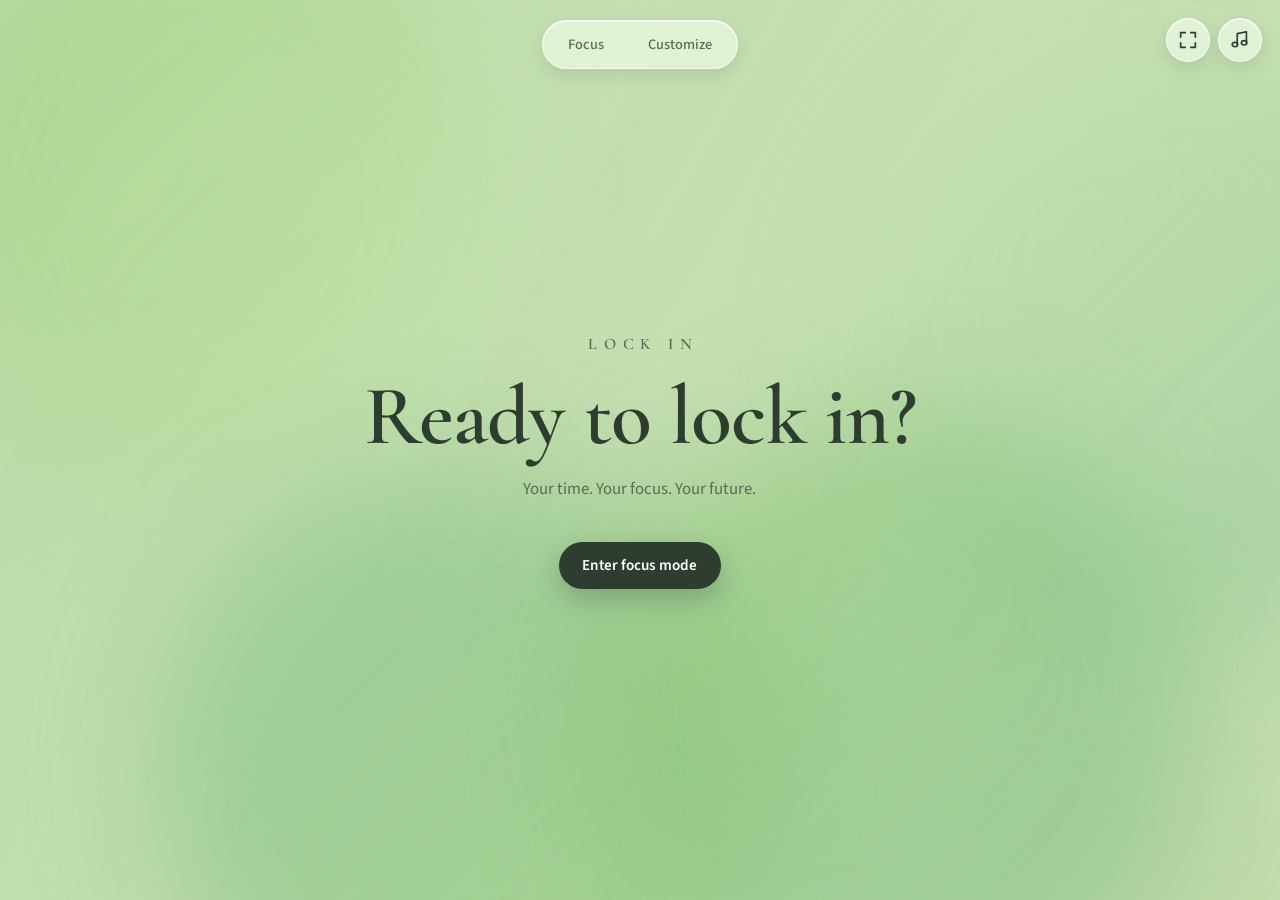
==== index.html @ 23a5ad9f "Initial commit: LOCK IN website" ====
<!DOCTYPE html>
<html lang="en">
<head>
  <meta charset="UTF-8" />
  <meta name="viewport" content="width=device-width, initial-scale=1.0" />
  <title>LOCK IN — Your time. Your focus. Your future.</title>
  <link rel="stylesheet" href="assets/vendor/bootstrap/bootstrap.min.css" />
  <link rel="stylesheet" href="css/fonts.css" />
  <link rel="stylesheet" href="css/style.css" />
</head>
<body>
  <div id="photoOverlay" class="photo-overlay" aria-hidden="true"></div>

  <nav class="nav" aria-label="Main navigation">
    <a class="nav-link" href="focus.html">Focus</a>
    <a class="nav-link" href="settings.html">Customize</a>
  </nav>

  <div class="audio-menu">
    <button id="fullscreenBtn" class="icon-btn" type="button" aria-label="Enter full screen" aria-pressed="false">
      <svg class="icon-btn-svg" id="fullscreenIconEnter" viewBox="0 0 24 24" width="22" height="22" aria-hidden="true" focusable="false">
        <path d="M4 9V4h5" fill="none" stroke="currentColor" stroke-width="1.8" stroke-linecap="round" stroke-linejoin="round" />
        <path d="M20 9V4h-5" fill="none" stroke="currentColor" stroke-width="1.8" stroke-linecap="round" stroke-linejoin="round" />
        <path d="M4 15v5h5" fill="none" stroke="currentColor" stroke-width="1.8" stroke-linecap="round" stroke-linejoin="round" />
        <path d="M20 15v5h-5" fill="none" stroke="currentColor" stroke-width="1.8" stroke-linecap="round" stroke-linejoin="round" />
      </svg>
      <svg class="icon-btn-svg" id="fullscreenIconExit" viewBox="0 0 24 24" width="22" height="22" aria-hidden="true" focusable="false" hidden>
        <path d="M9 4v5H4" fill="none" stroke="currentColor" stroke-width="1.8" stroke-linecap="round" stroke-linejoin="round" />
        <path d="M15 4v5h5" fill="none" stroke="currentColor" stroke-width="1.8" stroke-linecap="round" stroke-linejoin="round" />
        <path d="M9 20v-5H4" fill="none" stroke="currentColor" stroke-width="1.8" stroke-linecap="round" stroke-linejoin="round" />
        <path d="M15 20v-5h5" fill="none" stroke="currentColor" stroke-width="1.8" stroke-linecap="round" stroke-linejoin="round" />
      </svg>
    </button>
    <button id="audioMenuBtn" class="icon-btn" type="button" aria-label="Ambient sound" aria-haspopup="true" aria-expanded="false" aria-controls="audioMenuPanel">
      <svg class="icon-btn-svg" viewBox="0 0 24 24" width="22" height="22" aria-hidden="true" focusable="false">
        <path d="M9 17V5l10-2v12" fill="none" stroke="currentColor" stroke-width="1.8" stroke-linecap="round" stroke-linejoin="round" />
        <ellipse cx="6.5" cy="17" rx="3" ry="2.4" fill="none" stroke="currentColor" stroke-width="1.8" />
        <ellipse cx="16.5" cy="15" rx="3" ry="2.4" fill="none" stroke="currentColor" stroke-width="1.8" />
      </svg>
    </button>
    <div id="audioMenuPanel" class="audio-menu-panel" hidden>
      <p class="audio-menu-title">Ambient sound</p>
      <button class="audio-option is-active" data-ambient="off" type="button">Off</button>
      <button class="audio-option" data-ambient="piano" type="button">Piano</button>
      <button class="audio-option" data-ambient="lofi" type="button">Lo-fi</button>
      <button class="audio-option" data-ambient="rain" type="button">Rain</button>
      <button class="audio-option" data-ambient="noise" type="button">Brown noise</button>
      <button class="audio-option" data-ambient="wind" type="button">Wind</button>
      <button class="audio-option" data-ambient="ocean" type="button">Ocean</button>
      <label class="audio-volume" for="audioMenuVolume">
        <span>Volume</span>
        <input id="audioMenuVolume" type="range" min="0" max="100" value="50" />
      </label>
    </div>
  </div>

  <main class="landing">
    <p class="brand">LOCK IN</p>
    <h1 class="landing-title">Ready to lock in?</h1>
    <p class="landing-subtitle">Your time. Your focus. Your future.</p>
    <a class="btn btn-primary landing-cta" href="focus.html">Enter focus mode</a>
  </main>

  <script src="assets/vendor/bootstrap/bootstrap.bundle.min.js"></script>
  <script src="js/theme.js"></script>
  <script src="js/audio.js"></script>
  <script src="js/fullscreen.js"></script>
</body>
</html>
---- css/fonts.css ----
﻿/* Vendored Google Fonts - Latin subset only (offline) */
@font-face {
  font-family: 'Cormorant Garamond';
  font-style: italic;
  font-weight: 400;
  font-display: swap;
  src: url('../assets/fonts/cormorant-garamond-italic-400.woff2') format('woff2');
}
@font-face {
  font-family: 'Cormorant Garamond';
  font-style: normal;
  font-weight: 400;
  font-display: swap;
  src: url('../assets/fonts/cormorant-garamond-normal-400.woff2') format('woff2');
}
@font-face {
  font-family: 'Cormorant Garamond';
  font-style: normal;
  font-weight: 500;
  font-display: swap;
  src: url('../assets/fonts/cormorant-garamond-normal-500.woff2') format('woff2');
}
@font-face {
  font-family: 'Cormorant Garamond';
  font-style: normal;
  font-weight: 600;
  font-display: swap;
  src: url('../assets/fonts/cormorant-garamond-normal-600.woff2') format('woff2');
}
@font-face {
  font-family: 'Cormorant Garamond';
  font-style: normal;
  font-weight: 700;
  font-display: swap;
  src: url('../assets/fonts/cormorant-garamond-normal-700.woff2') format('woff2');
}
@font-face {
  font-family: 'Source Sans 3';
  font-style: normal;
  font-weight: 300;
  font-display: swap;
  src: url('../assets/fonts/source-sans-3-normal-300.woff2') format('woff2');
}
@font-face {
  font-family: 'Source Sans 3';
  font-style: normal;
  font-weight: 400;
  font-display: swap;
  src: url('../assets/fonts/source-sans-3-normal-400.woff2') format('woff2');
}
@font-face {
  font-family: 'Source Sans 3';
  font-style: normal;
  font-weight: 500;
  font-display: swap;
  src: url('../assets/fonts/source-sans-3-normal-500.woff2') format('woff2');
}
@font-face {
  font-family: 'Source Sans 3';
  font-style: normal;
  font-weight: 600;
  font-display: swap;
  src: url('../assets/fonts/source-sans-3-normal-600.woff2') format('woff2');
}
@font-face {
  font-family: 'Source Sans 3';
  font-style: normal;
  font-weight: 700;
  font-display: swap;
  src: url('../assets/fonts/source-sans-3-normal-700.woff2') format('woff2');
}
---- css/style.css ----
:root {
  --font-sans: "Source Sans 3", system-ui, -apple-system, "Segoe UI", Roboto, Arial, sans-serif;
  --font-display: "Cormorant Garamond", "Iowan Old Style", Georgia, "Times New Roman", serif;

  --bs-body-font-family: var(--font-sans);
  --bs-border-radius: 18px;
  --bs-border-radius-lg: 28px;
  --bs-border-radius-pill: 999px;

  --radius-sm: 10px;
  --radius: 18px;
  --radius-lg: 28px;
  --radius-pill: 999px;

  --glass-bg: rgba(255, 255, 255, 0.55);
  --glass-bg-strong: rgba(255, 255, 255, 0.72);
  --glass-bg-soft: rgba(255, 255, 255, 0.32);
  --glass-border: rgba(255, 255, 255, 0.7);
  --glass-border-soft: rgba(255, 255, 255, 0.45);
  --glass-blur: blur(20px) saturate(170%);
  --hairline: rgba(255, 255, 255, 0.6);
  --line: rgba(30, 41, 59, 0.14);

  --shadow-xs: 0 1px 2px rgba(24, 34, 48, 0.08);
  --shadow-sm: 0 6px 16px rgba(24, 34, 48, 0.1);
  --shadow: 0 16px 44px rgba(24, 34, 48, 0.16);
  --shadow-lg: 0 28px 70px rgba(24, 34, 48, 0.22);

  --danger: #b3402a;
  --input-text: #243447;

  --bg-color: #d9e4cf;
  --bg-tint-1: #eef4e6;
  --bg-tint-2: #c3d5ae;
  --text-color: #2e3d2f;
  --muted-color: #5a6b58;
  --primary-color: #2e3d2f;
  --primary-text: #ffffff;
  --blob-1: rgba(150, 196, 128, 0.85);
  --blob-2: rgba(206, 228, 184, 0.9);
  --blob-3: rgba(120, 176, 140, 0.6);
}

body[data-theme="blue"] {
  --bg-color: #cfdee7;
  --bg-tint-1: #eaf3f8;
  --bg-tint-2: #b6cddc;
  --text-color: #2a3b49;
  --muted-color: #57707f;
  --primary-color: #2a3b49;
  --primary-text: #f4f9fb;
  --blob-1: rgba(140, 188, 220, 0.85);
  --blob-2: rgba(200, 224, 240, 0.9);
  --blob-3: rgba(120, 160, 200, 0.6);
}

body[data-theme="ivory"] {
  --bg-color: #f3ede0;
  --bg-tint-1: #fbf7ee;
  --bg-tint-2: #e4d9c2;
  --text-color: #3a3122;
  --muted-color: #6b5f47;
  --primary-color: #3a3122;
  --primary-text: #fbf7ee;
  --blob-1: rgba(228, 206, 160, 0.8);
  --blob-2: rgba(244, 232, 208, 0.9);
  --blob-3: rgba(210, 186, 150, 0.6);
}

body[data-theme="mist"] {
  --bg-color: #d7dee6;
  --bg-tint-1: #eef2f6;
  --bg-tint-2: #bfcad6;
  --text-color: #2c3a47;
  --muted-color: #55636f;
  --primary-color: #2c3a47;
  --primary-text: #f2f5f8;
  --blob-1: rgba(170, 190, 210, 0.85);
  --blob-2: rgba(214, 226, 236, 0.9);
  --blob-3: rgba(140, 170, 200, 0.6);
}

body[data-theme="lavender"] {
  --bg-color: #e4dcef;
  --bg-tint-1: #f2edf8;
  --bg-tint-2: #cfc2e2;
  --text-color: #36304a;
  --muted-color: #635b7a;
  --primary-color: #36304a;
  --primary-text: #f6f3fb;
  --blob-1: rgba(196, 178, 226, 0.85);
  --blob-2: rgba(226, 214, 240, 0.9);
  --blob-3: rgba(170, 150, 210, 0.6);
}

body[data-theme="peach"] {
  --bg-color: #f2e0d3;
  --bg-tint-1: #fbece1;
  --bg-tint-2: #e4c6ad;
  --text-color: #432f24;
  --muted-color: #7a5c47;
  --primary-color: #432f24;
  --primary-text: #fbf3eb;
  --blob-1: rgba(240, 196, 160, 0.85);
  --blob-2: rgba(248, 224, 204, 0.9);
  --blob-3: rgba(232, 170, 150, 0.6);
}

body[data-theme="yellow"] {
  --bg-color: #f2eabf;
  --bg-tint-1: #faf6dd;
  --bg-tint-2: #e6d990;
  --text-color: #403a1f;
  --muted-color: #6f6530;
  --primary-color: #403a1f;
  --primary-text: #fdf9e8;
  --blob-1: rgba(232, 214, 120, 0.85);
  --blob-2: rgba(246, 238, 190, 0.9);
  --blob-3: rgba(222, 200, 110, 0.6);
}

body[data-theme="aurora"] {
  --bg-color: #ece6f6;
  --bg-tint-1: #f6f0fb;
  --bg-tint-2: #dfdcf4;
  --text-color: #3a3358;
  --muted-color: #6a6390;
  --primary-color: #6a5a9e;
  --primary-text: #ffffff;
  --blob-1: rgba(205, 182, 230, 0.5);
  --blob-2: rgba(190, 186, 238, 0.5);
  --blob-3: rgba(186, 210, 236, 0.45);
  --blob-4: rgba(228, 200, 222, 0.4);
}

body[data-theme="aurora"] .bg-blobs::before {
  opacity: 0.3;
  animation-duration: 22s;
}

body[data-theme="aurora"] .blob {
  opacity: 0.5;
}

body[data-theme="sunset"] {
  --bg-color: #f5e9e2;
  --bg-tint-1: #fbf1ea;
  --bg-tint-2: #ecd7cc;
  --text-color: #4a3630;
  --muted-color: #7d635b;
  --primary-color: #b57a5e;
  --primary-text: #fff8f4;
  --blob-1: rgba(240, 202, 172, 0.5);
  --blob-2: rgba(240, 192, 200, 0.46);
  --blob-3: rgba(222, 196, 224, 0.4);
  --blob-4: rgba(245, 220, 182, 0.42);
}

body[data-theme="sunset"] .bg-blobs::before {
  opacity: 0.3;
}

body[data-theme="sunset"] .blob {
  opacity: 0.5;
}

body[data-theme="ocean"] {
  --bg-color: #e0edf1;
  --bg-tint-1: #eff7f9;
  --bg-tint-2: #cde0e6;
  --text-color: #2a3f47;
  --muted-color: #56707a;
  --primary-color: #4f8898;
  --primary-text: #f2fafc;
  --blob-1: rgba(182, 220, 228, 0.5);
  --blob-2: rgba(186, 210, 235, 0.46);
  --blob-3: rgba(192, 232, 224, 0.42);
  --blob-4: rgba(190, 206, 235, 0.42);
}

body[data-theme="ocean"] .bg-blobs::before {
  opacity: 0.3;
}

body[data-theme="ocean"] .blob {
  opacity: 0.5;
}

* {
  box-sizing: border-box;
}

[hidden] {
  display: none !important;
}

html {
  -webkit-text-size-adjust: 100%;
}

body {
  margin: 0;
  min-height: 100vh;
  min-height: 100dvh;
  padding: 1.25rem 1.1rem 2.75rem;
  font-family: var(--font-sans);
  background-color: var(--bg-color);
  background-image:
    radial-gradient(60rem 42rem at 8% 2%, var(--bg-tint-1), transparent 62%),
    radial-gradient(55rem 44rem at 94% 100%, var(--bg-tint-2), transparent 60%);
  background-attachment: fixed;
  background-size: cover;
  background-position: center;
  background-repeat: no-repeat;
  color: var(--text-color);
  display: flex;
  flex-direction: column;
  align-items: center;
  line-height: 1.5;
  -webkit-font-smoothing: antialiased;
  transition: background-color 0.45s ease, color 0.3s ease;
}

.bg-blobs {
  position: fixed;
  inset: 0;
  z-index: 0;
  overflow: hidden;
  pointer-events: none;
}

.bg-blobs::before {
  content: "";
  position: absolute;
  inset: -25%;
  background: linear-gradient(
    120deg,
    var(--blob-1),
    var(--blob-2),
    var(--blob-3),
    var(--blob-1)
  );
  background-size: 300% 300%;
  filter: blur(50px) saturate(135%);
  opacity: 0.5;
  animation: bg-shift 26s ease-in-out infinite;
}

.blob {
  position: absolute;
  width: 48vmax;
  height: 48vmax;
  border-radius: 50%;
  filter: blur(64px) saturate(125%);
  opacity: 0.7;
  will-change: transform;
}

.blob-1 {
  top: -14%;
  left: -8%;
  background: linear-gradient(135deg, var(--blob-1), var(--blob-2));
  animation: blob-drift-1 26s ease-in-out infinite alternate;
}

.blob-2 {
  top: 4%;
  right: -16%;
  background: linear-gradient(135deg, var(--blob-2), var(--blob-3));
  animation: blob-drift-2 32s ease-in-out infinite alternate;
}

.blob-3 {
  bottom: -20%;
  left: 12%;
  background: linear-gradient(135deg, var(--blob-3), var(--blob-1));
  animation: blob-drift-3 38s ease-in-out infinite alternate;
}

.blob-4 {
  bottom: -14%;
  right: 6%;
  background: linear-gradient(135deg, var(--blob-4, var(--blob-1)), var(--blob-3));
  animation: blob-drift-2 44s ease-in-out infinite alternate-reverse;
}

@keyframes bg-shift {
  0% {
    background-position: 0% 50%;
  }
  50% {
    background-position: 100% 50%;
  }
  100% {
    background-position: 0% 50%;
  }
}

@keyframes blob-drift-1 {
  from {
    transform: translate3d(0, 0, 0) scale(1);
  }
  to {
    transform: translate3d(12%, 10%, 0) scale(1.18);
  }
}

@keyframes blob-drift-2 {
  from {
    transform: translate3d(0, 0, 0) scale(1.05);
  }
  to {
    transform: translate3d(-14%, 12%, 0) scale(0.92);
  }
}

@keyframes blob-drift-3 {
  from {
    transform: translate3d(0, 0, 0) scale(0.95);
  }
  to {
    transform: translate3d(10%, -12%, 0) scale(1.2);
  }
}

body.has-photo .bg-blobs {
  display: none;
}

.photo-overlay {
  position: fixed;
  inset: 0;
  z-index: 1;
  pointer-events: none;
  background-color: transparent;
}

body > nav,
body > main {
  position: relative;
  z-index: 2;
}

.nav {
  display: flex;
  gap: 0.35rem;
  margin-bottom: 1.75rem;
  padding: 0.35rem;
  border-radius: var(--radius-pill);
  background: var(--glass-bg);
  -webkit-backdrop-filter: var(--glass-blur);
  backdrop-filter: var(--glass-blur);
  border: 1px solid var(--glass-border);
  box-shadow: var(--shadow-sm), inset 0 1px 0 var(--hairline);
}

.nav-link {
  text-decoration: none;
  color: var(--muted-color);
  font-size: 0.9rem;
  font-weight: 500;
  padding: 0.45rem 1.2rem;
  border-radius: var(--radius-pill);
  transition: color 0.2s ease, background 0.2s ease, box-shadow 0.2s ease;
}

.nav-link:hover {
  color: var(--text-color);
  background: var(--glass-bg-soft);
}

.nav-link.is-active {
  color: var(--text-color);
  background: var(--glass-bg-strong);
  box-shadow: var(--shadow-xs), inset 0 1px 0 var(--hairline);
}

.container {
  width: 100%;
  max-width: 560px;
  padding-right: 0;
  padding-left: 0;
  margin-right: 0;
  margin-left: 0;
}

.container-center {
  flex: 1;
  display: flex;
  flex-direction: column;
  align-items: center;
  justify-content: center;
  gap: 0.5rem;
}

.landing {
  flex: 1;
  display: flex;
  flex-direction: column;
  align-items: center;
  justify-content: center;
  gap: 1rem;
  text-align: center;
  padding: 1rem 0 3rem;
}

.landing .brand {
  margin: 0;
  font-family: var(--font-display);
  font-size: 1rem;
  font-weight: 600;
  text-transform: uppercase;
  letter-spacing: 0.42em;
  text-indent: 0.42em;
  color: var(--muted-color);
}

.landing-title {
  margin: 0;
  font-family: var(--font-display);
  font-size: clamp(3rem, 12vw, 5.25rem);
  font-weight: 600;
  line-height: 1.05;
  letter-spacing: -0.01em;
}

.landing-subtitle {
  margin: 0;
  font-size: 1.05rem;
  color: var(--muted-color);
}

.landing-cta {
  margin-top: 1.5rem;
  text-decoration: none;
  display: inline-block;
  padding: 0.9rem 2.2rem;
}

.page-title {
  margin: 0 0 2rem;
  text-align: center;
  font-family: var(--font-display);
  font-size: 2.4rem;
  font-weight: 600;
  letter-spacing: 0;
}

.quote {
  display: flex;
  flex-direction: column;
  align-items: center;
  text-align: center;
  margin-bottom: 1.5rem;
  padding: 0 0.5rem;
}

.quote-text {
  margin: 0;
  font-family: var(--font-display);
  font-size: 1.05rem;
  line-height: 1.5;
  font-weight: 600;
  text-transform: uppercase;
  letter-spacing: 0.14em;
  color: var(--muted-color);
}

.quote-text::before {
  content: "\201C";
  margin-right: 0.15em;
}

.quote-text::after {
  content: "\201D";
  margin-left: 0.15em;
}

.timer {
  position: relative;
  display: flex;
  flex-direction: column;
  align-items: center;
  gap: 1.15rem;
  width: 100%;
  max-width: 480px;
  padding: 2.1rem 1.5rem;
  border-radius: var(--radius-lg);
  background: var(--glass-bg);
  -webkit-backdrop-filter: var(--glass-blur);
  backdrop-filter: var(--glass-blur);
  border: 1px solid var(--glass-border);
  box-shadow: var(--shadow), inset 0 1px 0 var(--hairline);
  overflow: hidden;
  transition: background 0.4s ease, box-shadow 0.4s ease, border-color 0.4s ease, padding 0.4s ease;
}

.timer::before {
  content: "";
  position: absolute;
  top: -55%;
  left: 50%;
  width: 120%;
  aspect-ratio: 1;
  transform: translateX(-50%);
  background: radial-gradient(circle, rgba(255, 255, 255, 0.45), transparent 62%);
  pointer-events: none;
}

.timer-display {
  position: relative;
  font-size: clamp(3.75rem, 20vh, 8rem);
  font-weight: 700;
  line-height: 1;
  letter-spacing: -0.01em;
  font-variant-numeric: tabular-nums;
  transition: font-size 0.4s ease;
}

body.session-ended .timer-display {
  color: var(--danger);
  animation: end-flash 1s ease-in-out 2;
}

@keyframes end-flash {
  0%, 100% { opacity: 1; }
  50% { opacity: 0.35; }
}

.focus-brand {
  position: fixed;
  top: 1.4rem;
  left: 1.6rem;
  z-index: 3;
  margin: 0;
  font-family: var(--font-display);
  font-size: 1rem;
  font-weight: 600;
  text-transform: uppercase;
  letter-spacing: 0.42em;
  text-indent: 0.42em;
  color: var(--muted-color);
  opacity: 0;
  pointer-events: none;
  transition: opacity 0.5s ease;
}

.focus-hint {
  position: fixed;
  bottom: 1.6rem;
  left: 50%;
  z-index: 3;
  margin: 0;
  transform: translateX(-50%);
  font-size: 0.75rem;
  font-weight: 600;
  text-transform: uppercase;
  letter-spacing: 0.16em;
  color: var(--muted-color);
  opacity: 0;
  pointer-events: none;
}

@keyframes hint-fade {
  0% { opacity: 0; }
  20% { opacity: 0.75; }
  70% { opacity: 0.75; }
  100% { opacity: 0; }
}

body.is-focusing .focus-brand {
  opacity: 1;
}

body.is-focusing .focus-hint {
  animation: hint-fade 5s ease forwards;
}

body.is-focusing .nav,
body.is-focusing .tasks,
body.is-focusing .mode-switch,
body.is-focusing .duration,
body.is-focusing .controls,
body.is-focusing .timer .status {
  display: none;
}

body.is-focusing .quote {
  margin-bottom: 2.25rem;
}

body.is-focusing .quote-text {
  font-size: 1.3rem;
  color: var(--text-color);
}

body.is-focusing .timer {
  max-width: none;
  padding: 0;
  gap: 0;
  background: transparent;
  border-color: transparent;
  box-shadow: none;
  -webkit-backdrop-filter: none;
  backdrop-filter: none;
}

body.is-focusing .timer::before {
  display: none;
}

body.is-focusing .timer-display {
  font-size: clamp(5rem, 28vh, 13rem);
}

.audio-menu {
  position: fixed;
  top: 1.1rem;
  right: 1.1rem;
  z-index: 4;
  display: flex;
  align-items: center;
  gap: 0.55rem;
}

.icon-btn {
  display: inline-flex;
  align-items: center;
  justify-content: center;
  width: 2.75rem;
  height: 2.75rem;
  padding: 0;
  border-radius: var(--radius-pill);
  border: 1px solid var(--glass-border);
  background: var(--glass-bg);
  -webkit-backdrop-filter: var(--glass-blur);
  backdrop-filter: var(--glass-blur);
  color: var(--text-color);
  cursor: pointer;
  box-shadow: var(--shadow-sm), inset 0 1px 0 var(--hairline);
  transition: transform 0.15s ease, box-shadow 0.2s ease, color 0.2s ease, background 0.2s ease;
}

.icon-btn:hover {
  transform: translateY(-1px);
  box-shadow: var(--shadow), inset 0 1px 0 var(--hairline);
}

.icon-btn.is-playing,
.icon-btn.is-active {
  color: var(--primary-text);
  background: var(--primary-color);
  border-color: transparent;
}

.icon-btn-svg {
  display: block;
}

.audio-menu-panel {
  position: absolute;
  top: calc(100% + 0.6rem);
  right: 0;
  min-width: 12rem;
  padding: 0.6rem;
  display: flex;
  flex-direction: column;
  gap: 0.2rem;
  border-radius: var(--radius);
  background: var(--glass-bg-strong);
  -webkit-backdrop-filter: var(--glass-blur);
  backdrop-filter: var(--glass-blur);
  border: 1px solid var(--glass-border);
  box-shadow: var(--shadow), inset 0 1px 0 var(--hairline);
  animation: menu-in 0.18s ease both;
}

@keyframes menu-in {
  from {
    opacity: 0;
    transform: translateY(-6px);
  }
  to {
    opacity: 1;
    transform: none;
  }
}

.audio-menu-title {
  margin: 0.25rem 0.5rem 0.35rem;
  font-family: var(--font-display);
  font-size: 0.8rem;
  font-weight: 600;
  text-transform: uppercase;
  letter-spacing: 0.16em;
  text-align: left;
  color: var(--muted-color);
}

.audio-option {
  border: none;
  background: transparent;
  color: var(--text-color);
  font-family: inherit;
  font-size: 0.95rem;
  font-weight: 500;
  text-align: left;
  padding: 0.5rem 0.7rem;
  border-radius: var(--radius-sm);
  cursor: pointer;
  transition: background 0.18s ease, color 0.18s ease;
}

.audio-option:hover {
  background: var(--glass-bg-soft);
}

.audio-option.is-active {
  background: var(--primary-color);
  color: var(--primary-text);
}

.audio-volume {
  display: flex;
  flex-direction: column;
  gap: 0.4rem;
  margin: 0.55rem 0.35rem 0.2rem;
  font-size: 0.7rem;
  font-weight: 600;
  text-transform: uppercase;
  letter-spacing: 0.12em;
  color: var(--muted-color);
}

.audio-volume input {
  width: 100%;
  accent-color: var(--primary-color);
}

.mode-switch,
.overlay-modes,
.ambient-controls {
  position: relative;
  display: flex;
  gap: 0.25rem;
  padding: 0.3rem;
  border-radius: var(--radius-pill);
  background: var(--glass-bg-soft);
  border: 1px solid var(--glass-border-soft);
  box-shadow: inset 0 1px 2px rgba(24, 34, 48, 0.06);
}

.mode-btn {
  border: none;
  background: transparent;
  color: var(--muted-color);
  font-family: inherit;
  font-size: 0.85rem;
  font-weight: 500;
  padding: 0.45rem 1.1rem;
  border-radius: var(--radius-pill);
  cursor: pointer;
  transition: color 0.2s ease, background 0.2s ease, box-shadow 0.2s ease;
}

.mode-btn:hover {
  color: var(--text-color);
}

.mode-btn.is-active {
  background: var(--primary-color);
  color: var(--primary-text);
  box-shadow: var(--shadow-xs);
}

.duration {
  position: relative;
  display: flex;
  align-items: center;
  gap: 0.5rem;
  font-size: 0.85rem;
  font-weight: 500;
  color: var(--muted-color);
}

.duration input {
  width: 5rem;
  padding: 0.5rem 0.6rem;
  font-family: inherit;
  font-size: 1rem;
  border: 1px solid var(--line);
  border-radius: var(--radius-sm);
  background: var(--glass-bg-strong);
  color: var(--input-text);
  transition: border-color 0.2s ease, box-shadow 0.2s ease;
}

.controls {
  position: relative;
  display: flex;
  flex-wrap: wrap;
  justify-content: center;
  gap: 0.6rem;
}

.btn {
  font-family: inherit;
  font-size: 0.95rem;
  font-weight: 600;
  padding: 0.7rem 1.4rem;
  border-radius: var(--radius-pill);
  border: 1px solid var(--glass-border);
  background: var(--glass-bg-strong);
  color: var(--text-color);
  cursor: pointer;
  box-shadow: var(--shadow-xs), inset 0 1px 0 var(--hairline);
  transition: transform 0.15s ease, box-shadow 0.2s ease, background 0.2s ease, color 0.2s ease;
}

.btn:not(:disabled):hover {
  transform: translateY(-1px);
  box-shadow: var(--shadow-sm), inset 0 1px 0 var(--hairline);
}

.btn:not(:disabled):active {
  transform: translateY(0);
}

.btn-primary {
  background: var(--primary-color);
  color: var(--primary-text);
  border-color: transparent;
  box-shadow: 0 10px 26px rgba(24, 34, 48, 0.24);
}

.btn-primary:not(:disabled):hover {
  box-shadow: 0 14px 34px rgba(24, 34, 48, 0.3);
}

.btn:disabled {
  opacity: 0.4;
  cursor: not-allowed;
}

.btn:focus-visible,
.mode-btn:focus-visible,
.theme-btn:focus-visible,
.nav-link:focus-visible,
.accordion-button:focus-visible,
.icon-btn:focus-visible,
.audio-option:focus-visible,
input:focus-visible {
  outline: 3px solid var(--primary-color);
  outline-offset: 2px;
}

.btn:focus-visible,
.btn-primary:focus-visible {
  box-shadow: var(--shadow-sm), inset 0 1px 0 var(--hairline);
}

.nav-link:focus-visible,
.accordion-button:focus-visible {
  box-shadow: none;
}

.status {
  margin: 0;
  min-height: 1rem;
  font-size: 0.82rem;
  color: var(--muted-color);
  text-align: center;
}

.settings-section {
  margin-bottom: 1rem;
  border: 1px solid var(--glass-border);
  border-radius: var(--radius);
  background: var(--glass-bg);
  -webkit-backdrop-filter: var(--glass-blur);
  backdrop-filter: var(--glass-blur);
  box-shadow: var(--shadow-sm), inset 0 1px 0 var(--hairline);
  overflow: hidden;
}

.accordion {
  --bs-accordion-bg: transparent;
  --bs-accordion-border-width: 0;
  --bs-accordion-border-radius: var(--radius);
  --bs-accordion-inner-border-radius: var(--radius);
  --bs-accordion-btn-focus-box-shadow: none;
  --bs-accordion-body-padding-x: 0;
  --bs-accordion-body-padding-y: 0;
}

.accordion-item.settings-section {
  border: 1px solid var(--glass-border);
  border-radius: var(--radius);
}

.accordion-button {
  font-family: inherit;
  font-size: 1.05rem;
  font-weight: 600;
  color: var(--text-color);
  background: transparent;
  padding: 1.05rem 1.3rem;
  border-radius: var(--radius);
  box-shadow: none;
}

.accordion-button:not(.collapsed) {
  color: var(--text-color);
  background: transparent;
  box-shadow: none;
}

.accordion-button:focus {
  box-shadow: none;
}

.accordion-button::after {
  content: "";
  width: 0.7rem;
  height: 0.7rem;
  margin-left: 0.5rem;
  flex-shrink: 0;
  background-image: none;
  border-right: 2px solid currentColor;
  border-bottom: 2px solid currentColor;
  transform: rotate(45deg);
  transition: transform 0.25s ease;
}

.accordion-button:not(.collapsed)::after {
  transform: rotate(-135deg);
}

.settings-body {
  padding: 0 1.3rem 1.3rem;
}

.settings-subheading {
  margin: 1.3rem 0 0.6rem;
  font-family: var(--font-display);
  font-size: 0.85rem;
  font-weight: 600;
  letter-spacing: 0.16em;
  text-transform: uppercase;
  color: var(--muted-color);
}

.settings-hint {
  margin: 0 0 0.8rem;
  font-size: 0.88rem;
  color: var(--muted-color);
}

.theme-options {
  display: flex;
  flex-wrap: wrap;
  gap: 0.6rem;
}

.theme-btn {
  display: inline-flex;
  align-items: center;
  gap: 0.45rem;
  padding: 0.45rem 0.95rem;
  font-family: inherit;
  font-size: 0.85rem;
  font-weight: 500;
  border: 1px solid var(--glass-border);
  border-radius: var(--radius-pill);
  background: var(--glass-bg-strong);
  color: var(--text-color);
  cursor: pointer;
  box-shadow: var(--shadow-xs), inset 0 1px 0 var(--hairline);
  transition: transform 0.15s ease, box-shadow 0.2s ease;
}

.theme-btn:hover {
  transform: translateY(-1px);
}

.theme-btn.is-active {
  outline: 2px solid var(--primary-color);
  outline-offset: 2px;
}

.theme-swatch {
  width: 0.9rem;
  height: 0.9rem;
  border-radius: 50%;
  border: 1px solid rgba(0, 0, 0, 0.15);
  box-shadow: inset 0 1px 1px rgba(255, 255, 255, 0.6);
}

.photo-controls {
  display: flex;
  flex-wrap: wrap;
  align-items: center;
  gap: 0.75rem;
}

.photo-preview {
  margin-top: 1rem;
  width: 100%;
  max-height: 220px;
  object-fit: cover;
  border-radius: var(--radius);
  border: 1px solid var(--glass-border);
  box-shadow: var(--shadow-sm);
}

.overlay-controls {
  margin-top: 1rem;
  display: flex;
  flex-direction: column;
  align-items: flex-start;
  gap: 0.8rem;
}

.overlay-label {
  font-size: 0.9rem;
  color: var(--muted-color);
}

.overlay-modes {
  width: fit-content;
}

.overlay-strength {
  display: flex;
  align-items: center;
  gap: 0.5rem;
  font-size: 0.9rem;
  color: var(--muted-color);
}

.overlay-strength input {
  width: 12rem;
}

.visually-hidden {
  position: absolute;
  width: 1px;
  height: 1px;
  overflow: hidden;
  clip: rect(0 0 0 0);
  white-space: nowrap;
}

.tasks {
  display: flex;
  flex-direction: column;
  align-items: center;
  gap: 0.6rem;
  margin-top: 1.25rem;
}

.task-panel {
  width: 100%;
  padding: 1.15rem;
  background: var(--glass-bg);
  -webkit-backdrop-filter: var(--glass-blur);
  backdrop-filter: var(--glass-blur);
  border: 1px solid var(--glass-border);
  border-radius: var(--radius);
  box-shadow: var(--shadow-sm), inset 0 1px 0 var(--hairline);
}

.task-panel .task-list {
  max-height: 240px;
  overflow-y: auto;
}

.tasks-heading {
  margin: 0 0 0.75rem;
  font-family: var(--font-display);
  font-size: 1.35rem;
  font-weight: 600;
}

.task-form {
  display: flex;
  gap: 0.5rem;
}

.task-form input {
  flex: 1;
  padding: 0.6rem 0.8rem;
  font-family: inherit;
  font-size: 1rem;
  border: 1px solid var(--line);
  border-radius: var(--radius-sm);
  background: var(--glass-bg-strong);
  color: var(--input-text);
  transition: border-color 0.2s ease, box-shadow 0.2s ease;
}

.task-list {
  list-style: none;
  margin: 1rem 0 0;
  padding: 0;
  display: flex;
  flex-direction: column;
  gap: 0.5rem;
}

.task-item {
  display: flex;
  align-items: center;
  gap: 0.75rem;
  padding: 0.65rem 0.9rem;
  background: var(--glass-bg-strong);
  border: 1px solid var(--glass-border-soft);
  border-radius: var(--radius-sm);
  box-shadow: var(--shadow-xs);
  transition: background 0.2s ease;
}

.task-check {
  width: 1.1rem;
  height: 1.1rem;
  accent-color: var(--primary-color);
  cursor: pointer;
}

.task-text {
  flex: 1;
}

.task-item.is-done .task-text {
  text-decoration: line-through;
  opacity: 0.55;
}

.task-delete {
  border: none;
  background: transparent;
  color: var(--muted-color);
  font-size: 1.25rem;
  line-height: 1;
  cursor: pointer;
  border-radius: var(--radius-pill);
  transition: color 0.2s ease;
}

.task-delete:hover {
  color: var(--text-color);
}

.ambient-controls {
  flex-wrap: wrap;
  width: fit-content;
}

.clear-done {
  align-self: flex-start;
  margin-top: 0.6rem;
  font-size: 0.85rem;
  padding: 0.45rem 0.95rem;
}

.settings-slider {
  display: flex;
  align-items: center;
  gap: 0.5rem;
  margin-top: 0.8rem;
  font-size: 0.9rem;
  color: var(--muted-color);
}

.settings-slider input {
  width: 12rem;
  accent-color: var(--primary-color);
}

@keyframes rise-in {
  from {
    opacity: 0;
    transform: translateY(12px);
  }
  to {
    opacity: 1;
    transform: none;
  }
}

body > nav {
  animation: rise-in 0.45s ease both;
}

body > main {
  animation: rise-in 0.55s ease 0.05s both;
}

@media (max-width: 420px) {
  .timer {
    padding: 1.5rem 1.1rem;
  }

  .btn {
    padding: 0.7rem 1.1rem;
  }

  .settings-body {
    padding: 0 1.1rem 1.1rem;
  }
}

@media (max-height: 680px) {
  .nav {
    margin-bottom: 1rem;
  }

  .quote {
    margin-bottom: 0.85rem;
  }

  .timer {
    gap: 0.9rem;
    padding: 1.25rem 1.1rem;
  }

  .timer-display {
    font-size: clamp(3rem, 14vh, 5.5rem);
  }
}

@media (prefers-reduced-motion: reduce) {
  *,
  *::before,
  *::after {
    animation-duration: 0.001ms !important;
    animation-iteration-count: 1 !important;
    transition-duration: 0.001ms !important;
  }
}
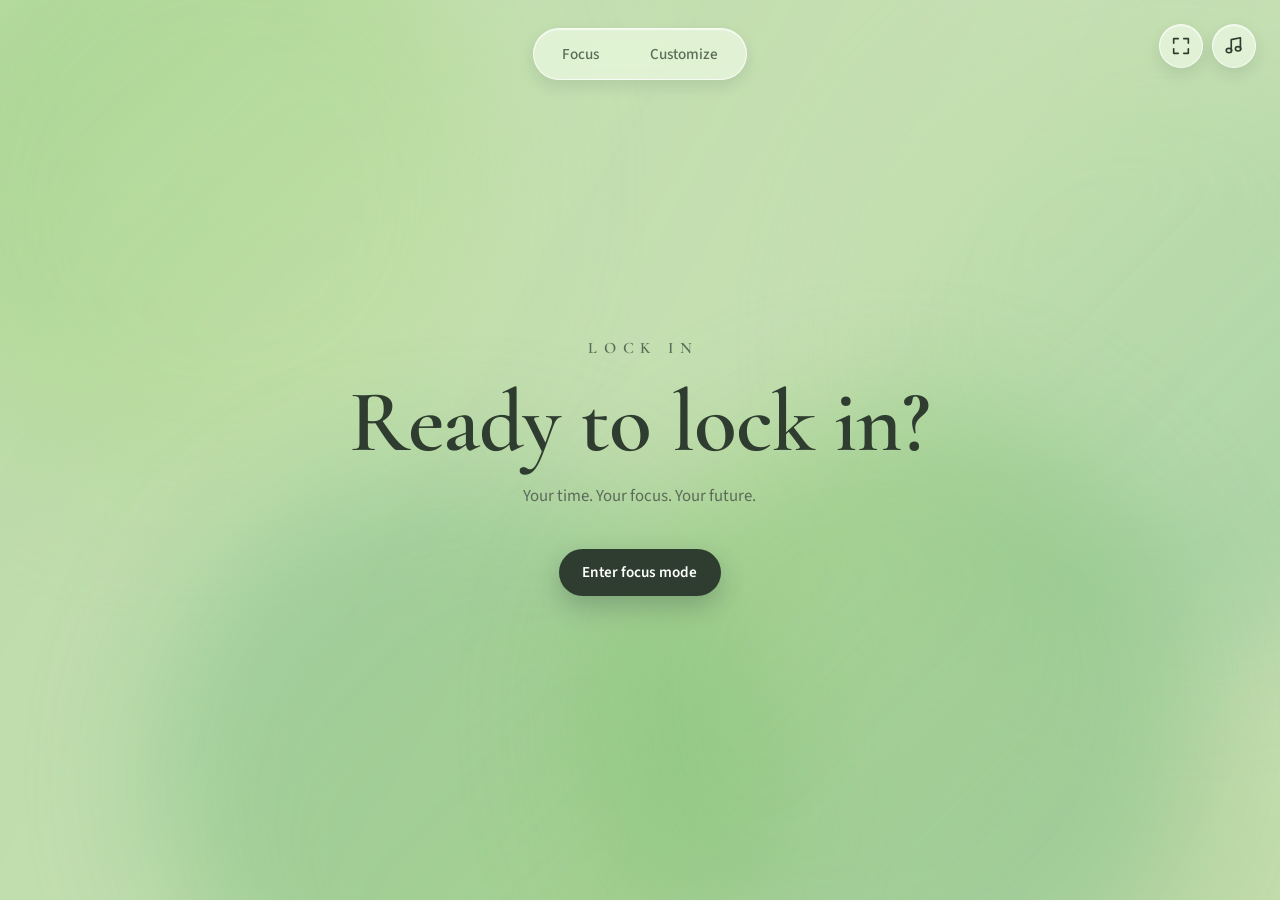
==== commit ea425b26: "Update LOCK IN website" ====
--- a/index.html
+++ b/index.html
@@ -43,6 +43,9 @@
       <button class="audio-option is-active" data-ambient="off" type="button">Off</button>
       <button class="audio-option" data-ambient="piano" type="button">Piano</button>
       <button class="audio-option" data-ambient="lofi" type="button">Lo-fi</button>
+      <button class="audio-option" data-ambient="lofi-jazz" type="button">Lo-fi jazz</button>
+      <button class="audio-option" data-ambient="lofi-beats" type="button">Lo-fi beats</button>
+      <button class="audio-option" data-ambient="lofi-chill" type="button">Lo-fi chill</button>
       <button class="audio-option" data-ambient="rain" type="button">Rain</button>
       <button class="audio-option" data-ambient="noise" type="button">Brown noise</button>
       <button class="audio-option" data-ambient="wind" type="button">Wind</button>
--- a/css/style.css
+++ b/css/style.css
@@ -186,6 +186,93 @@
   opacity: 0.5;
 }
 
+body[data-theme="blush"] {
+  --bg-color: #f6dfe4;
+  --bg-tint-1: #fdf0f3;
+  --bg-tint-2: #eec1cc;
+  --text-color: #4a2e38;
+  --muted-color: #7d5563;
+  --primary-color: #4a2e38;
+  --primary-text: #fdf0f3;
+  --blob-1: rgba(238, 176, 194, 0.85);
+  --blob-2: rgba(248, 216, 226, 0.9);
+  --blob-3: rgba(226, 152, 172, 0.6);
+}
+
+body[data-theme="mint"] {
+  --bg-color: #d2ebe0;
+  --bg-tint-1: #e7f6ee;
+  --bg-tint-2: #aed8c3;
+  --text-color: #2a4038;
+  --muted-color: #527065;
+  --primary-color: #2a4038;
+  --primary-text: #eefaf3;
+  --blob-1: rgba(148, 214, 182, 0.85);
+  --blob-2: rgba(204, 236, 218, 0.9);
+  --blob-3: rgba(120, 196, 160, 0.6);
+}
+
+body[data-theme="sky"] {
+  --bg-color: #d9ebf6;
+  --bg-tint-1: #edf6fb;
+  --bg-tint-2: #b6d6ea;
+  --text-color: #29404f;
+  --muted-color: #557488;
+  --primary-color: #29404f;
+  --primary-text: #f0f8fc;
+  --blob-1: rgba(152, 200, 230, 0.85);
+  --blob-2: rgba(208, 232, 246, 0.9);
+  --blob-3: rgba(130, 180, 216, 0.6);
+}
+
+body[data-theme="lilac"] {
+  --bg-color: #f0e2ee;
+  --bg-tint-1: #f9f0f8;
+  --bg-tint-2: #e2c8de;
+  --text-color: #46304a;
+  --muted-color: #775a76;
+  --primary-color: #46304a;
+  --primary-text: #faf2f9;
+  --blob-1: rgba(226, 176, 216, 0.85);
+  --blob-2: rgba(242, 216, 236, 0.9);
+  --blob-3: rgba(206, 150, 198, 0.6);
+}
+
+body[data-theme="coral"] {
+  --bg-color: #f6ddd2;
+  --bg-tint-1: #fcefe6;
+  --bg-tint-2: #eabfa9;
+  --text-color: #4a322a;
+  --muted-color: #7d5a4c;
+  --primary-color: #4a322a;
+  --primary-text: #fdf3ec;
+  --blob-1: rgba(240, 182, 156, 0.85);
+  --blob-2: rgba(248, 220, 204, 0.9);
+  --blob-3: rgba(230, 160, 136, 0.6);
+}
+
+body[data-theme="cotton"] {
+  --bg-color: #f0e6f2;
+  --bg-tint-1: #faf2fb;
+  --bg-tint-2: #e4d4f0;
+  --text-color: #3e3355;
+  --muted-color: #6c6088;
+  --primary-color: #7a62a8;
+  --primary-text: #ffffff;
+  --blob-1: rgba(244, 198, 216, 0.5);
+  --blob-2: rgba(188, 214, 240, 0.5);
+  --blob-3: rgba(212, 198, 238, 0.45);
+  --blob-4: rgba(236, 210, 236, 0.42);
+}
+
+body[data-theme="cotton"] .bg-blobs::before {
+  opacity: 0.3;
+}
+
+body[data-theme="cotton"] .blob {
+  opacity: 0.5;
+}
+
 * {
   box-sizing: border-box;
 }
@@ -203,6 +290,10 @@
   min-height: 100vh;
   min-height: 100dvh;
   padding: 1.25rem 1.1rem 2.75rem;
+  padding-top: max(1.25rem, env(safe-area-inset-top));
+  padding-left: max(1.1rem, env(safe-area-inset-left));
+  padding-right: max(1.1rem, env(safe-area-inset-right));
+  padding-bottom: max(2.75rem, env(safe-area-inset-bottom));
   font-family: var(--font-sans);
   background-color: var(--bg-color);
   background-image:
@@ -507,6 +598,28 @@
   pointer-events: none;
 }
 
+.timer-ring {
+  position: absolute;
+  inset: 0;
+  width: 100%;
+  height: 100%;
+  pointer-events: none;
+  z-index: 1;
+}
+
+.timer-ring-track {
+  stroke: var(--line);
+  stroke-width: 6;
+  opacity: 0.4;
+}
+
+.timer-ring-bar {
+  stroke: var(--primary-color);
+  stroke-width: 6;
+  stroke-linecap: round;
+  transition: stroke-dashoffset 0.5s linear;
+}
+
 .timer-display {
   position: relative;
   font-size: clamp(3.75rem, 20vh, 8rem);
@@ -529,8 +642,8 @@
 
 .focus-brand {
   position: fixed;
-  top: 1.4rem;
-  left: 1.6rem;
+  top: max(1.4rem, env(safe-area-inset-top));
+  left: max(1.6rem, env(safe-area-inset-left));
   z-index: 3;
   margin: 0;
   font-family: var(--font-display);
@@ -545,35 +658,54 @@
   transition: opacity 0.5s ease;
 }
 
-.focus-hint {
+.exit-focus-btn {
   position: fixed;
-  bottom: 1.6rem;
+  bottom: max(1.6rem, env(safe-area-inset-bottom));
   left: 50%;
   z-index: 3;
-  margin: 0;
   transform: translateX(-50%);
+  opacity: 0;
+  pointer-events: none;
+  font-family: inherit;
   font-size: 0.75rem;
   font-weight: 600;
   text-transform: uppercase;
   letter-spacing: 0.16em;
-  color: var(--muted-color);
+  padding: 0.55rem 1.3rem;
+  border-radius: var(--radius-pill);
+  border: 1px solid var(--glass-border);
+  background: var(--glass-bg);
+  -webkit-backdrop-filter: var(--glass-blur);
+  backdrop-filter: var(--glass-blur);
+  color: var(--muted-color);
+  cursor: pointer;
+  box-shadow: var(--shadow-sm), inset 0 1px 0 var(--hairline);
+  transition: opacity 0.4s ease, color 0.2s ease, transform 0.15s ease, box-shadow 0.2s ease;
+}
+
+.exit-focus-btn:hover {
+  color: var(--text-color);
+  transform: translateX(-50%) translateY(-1px);
+  box-shadow: var(--shadow), inset 0 1px 0 var(--hairline);
+}
+
+.exit-focus-btn:focus-visible {
+  outline: 3px solid var(--primary-color);
+  outline-offset: 2px;
+}
+
+body.is-focusing .focus-brand {
+  opacity: 1;
+}
+
+body.is-focusing .exit-focus-btn {
+  opacity: 0.85;
+  pointer-events: auto;
+}
+
+body.is-focusing .back-btn {
   opacity: 0;
   pointer-events: none;
-}
-
-@keyframes hint-fade {
-  0% { opacity: 0; }
-  20% { opacity: 0.75; }
-  70% { opacity: 0.75; }
-  100% { opacity: 0; }
-}
-
-body.is-focusing .focus-brand {
-  opacity: 1;
-}
-
-body.is-focusing .focus-hint {
-  animation: hint-fade 5s ease forwards;
 }
 
 body.is-focusing .nav,
@@ -615,12 +747,20 @@
 
 .audio-menu {
   position: fixed;
-  top: 1.1rem;
-  right: 1.1rem;
+  top: max(1.1rem, env(safe-area-inset-top));
+  right: max(1.1rem, env(safe-area-inset-right));
   z-index: 4;
   display: flex;
   align-items: center;
   gap: 0.55rem;
+}
+
+.back-btn {
+  position: fixed;
+  top: max(1.1rem, env(safe-area-inset-top));
+  left: max(1.1rem, env(safe-area-inset-left));
+  z-index: 4;
+  transition: transform 0.15s ease, box-shadow 0.2s ease, color 0.2s ease, background 0.2s ease, opacity 0.3s ease;
 }
 
 .icon-btn {
@@ -662,6 +802,10 @@
   top: calc(100% + 0.6rem);
   right: 0;
   min-width: 12rem;
+  max-width: calc(100vw - 2rem);
+  max-height: min(72vh, 460px);
+  overflow-y: auto;
+  -webkit-overflow-scrolling: touch;
   padding: 0.6rem;
   display: flex;
   flex-direction: column;
@@ -1196,17 +1340,157 @@
   animation: rise-in 0.55s ease 0.05s both;
 }
 
-@media (max-width: 420px) {
+@media (max-width: 480px) {
+  body {
+    padding-left: max(0.85rem, env(safe-area-inset-left));
+    padding-right: max(0.85rem, env(safe-area-inset-right));
+  }
+
+  .nav {
+    margin-bottom: 1.25rem;
+  }
+
+  .nav-link {
+    padding: 0.45rem 0.9rem;
+    font-size: 0.85rem;
+  }
+
+  .audio-menu {
+    top: max(0.85rem, env(safe-area-inset-top));
+    right: max(0.85rem, env(safe-area-inset-right));
+    gap: 0.45rem;
+  }
+
+  .back-btn {
+    top: max(0.85rem, env(safe-area-inset-top));
+    left: max(0.85rem, env(safe-area-inset-left));
+  }
+
+  .icon-btn {
+    width: 2.5rem;
+    height: 2.5rem;
+  }
+
   .timer {
     padding: 1.5rem 1.1rem;
+    gap: 1rem;
+  }
+
+  .timer-display {
+    font-size: clamp(3.25rem, 18vh, 6rem);
   }
 
   .btn {
     padding: 0.7rem 1.1rem;
   }
 
+  .mode-btn {
+    padding: 0.45rem 0.85rem;
+    font-size: 0.8rem;
+  }
+
+  .duration input {
+    width: 4.25rem;
+  }
+
+  .landing-title {
+    font-size: clamp(2.5rem, 11vw, 3.5rem);
+  }
+
+  .page-title {
+    font-size: 2rem;
+    margin-bottom: 1.5rem;
+  }
+
   .settings-body {
-    padding: 0 1.1rem 1.1rem;
+    padding: 0 1rem 1.1rem;
+  }
+
+  .accordion-button {
+    padding: 0.9rem 1rem;
+    font-size: 1rem;
+  }
+
+  .theme-btn {
+    padding: 0.4rem 0.8rem;
+    font-size: 0.8rem;
+  }
+
+  .overlay-strength input,
+  .settings-slider input {
+    width: 9rem;
+  }
+
+  .task-form {
+    flex-wrap: wrap;
+  }
+
+  .task-form input {
+    min-width: 0;
+  }
+
+  .focus-brand {
+    font-size: 0.85rem;
+    letter-spacing: 0.3em;
+    text-indent: 0.3em;
+  }
+}
+
+@media (min-width: 481px) and (max-width: 767px) {
+  .container {
+    max-width: 560px;
+  }
+}
+
+@media (min-width: 768px) {
+  body {
+    padding: 1.75rem 1.5rem 3rem;
+  }
+
+  .nav {
+    margin-bottom: 2rem;
+  }
+
+  .nav-link {
+    padding: 0.5rem 1.4rem;
+    font-size: 0.95rem;
+  }
+
+  .audio-menu {
+    top: 1.5rem;
+    right: 1.5rem;
+  }
+
+  .back-btn {
+    top: 1.5rem;
+    left: 1.5rem;
+  }
+
+  .container {
+    max-width: 640px;
+  }
+
+  .timer {
+    max-width: 560px;
+    padding: 2.4rem 2rem;
+  }
+
+  .landing-title {
+    font-size: clamp(3.5rem, 9vw, 5.5rem);
+  }
+
+  .page-title {
+    font-size: 2.8rem;
+  }
+}
+
+@media (min-width: 1025px) {
+  .container {
+    max-width: 600px;
+  }
+
+  .timer {
+    max-width: 520px;
   }
 }
 
@@ -1226,6 +1510,34 @@
 
   .timer-display {
     font-size: clamp(3rem, 14vh, 5.5rem);
+  }
+}
+
+@media (max-height: 520px) and (orientation: landscape) {
+  .quote {
+    margin-bottom: 0.5rem;
+  }
+
+  .quote-text {
+    font-size: 0.85rem;
+    letter-spacing: 0.08em;
+  }
+
+  .nav {
+    margin-bottom: 0.6rem;
+  }
+
+  .timer {
+    gap: 0.75rem;
+    padding: 1rem;
+  }
+
+  .timer-display {
+    font-size: clamp(2.5rem, 12vh, 4rem);
+  }
+
+  .exit-focus-btn {
+    bottom: max(0.75rem, env(safe-area-inset-bottom));
   }
 }
 
